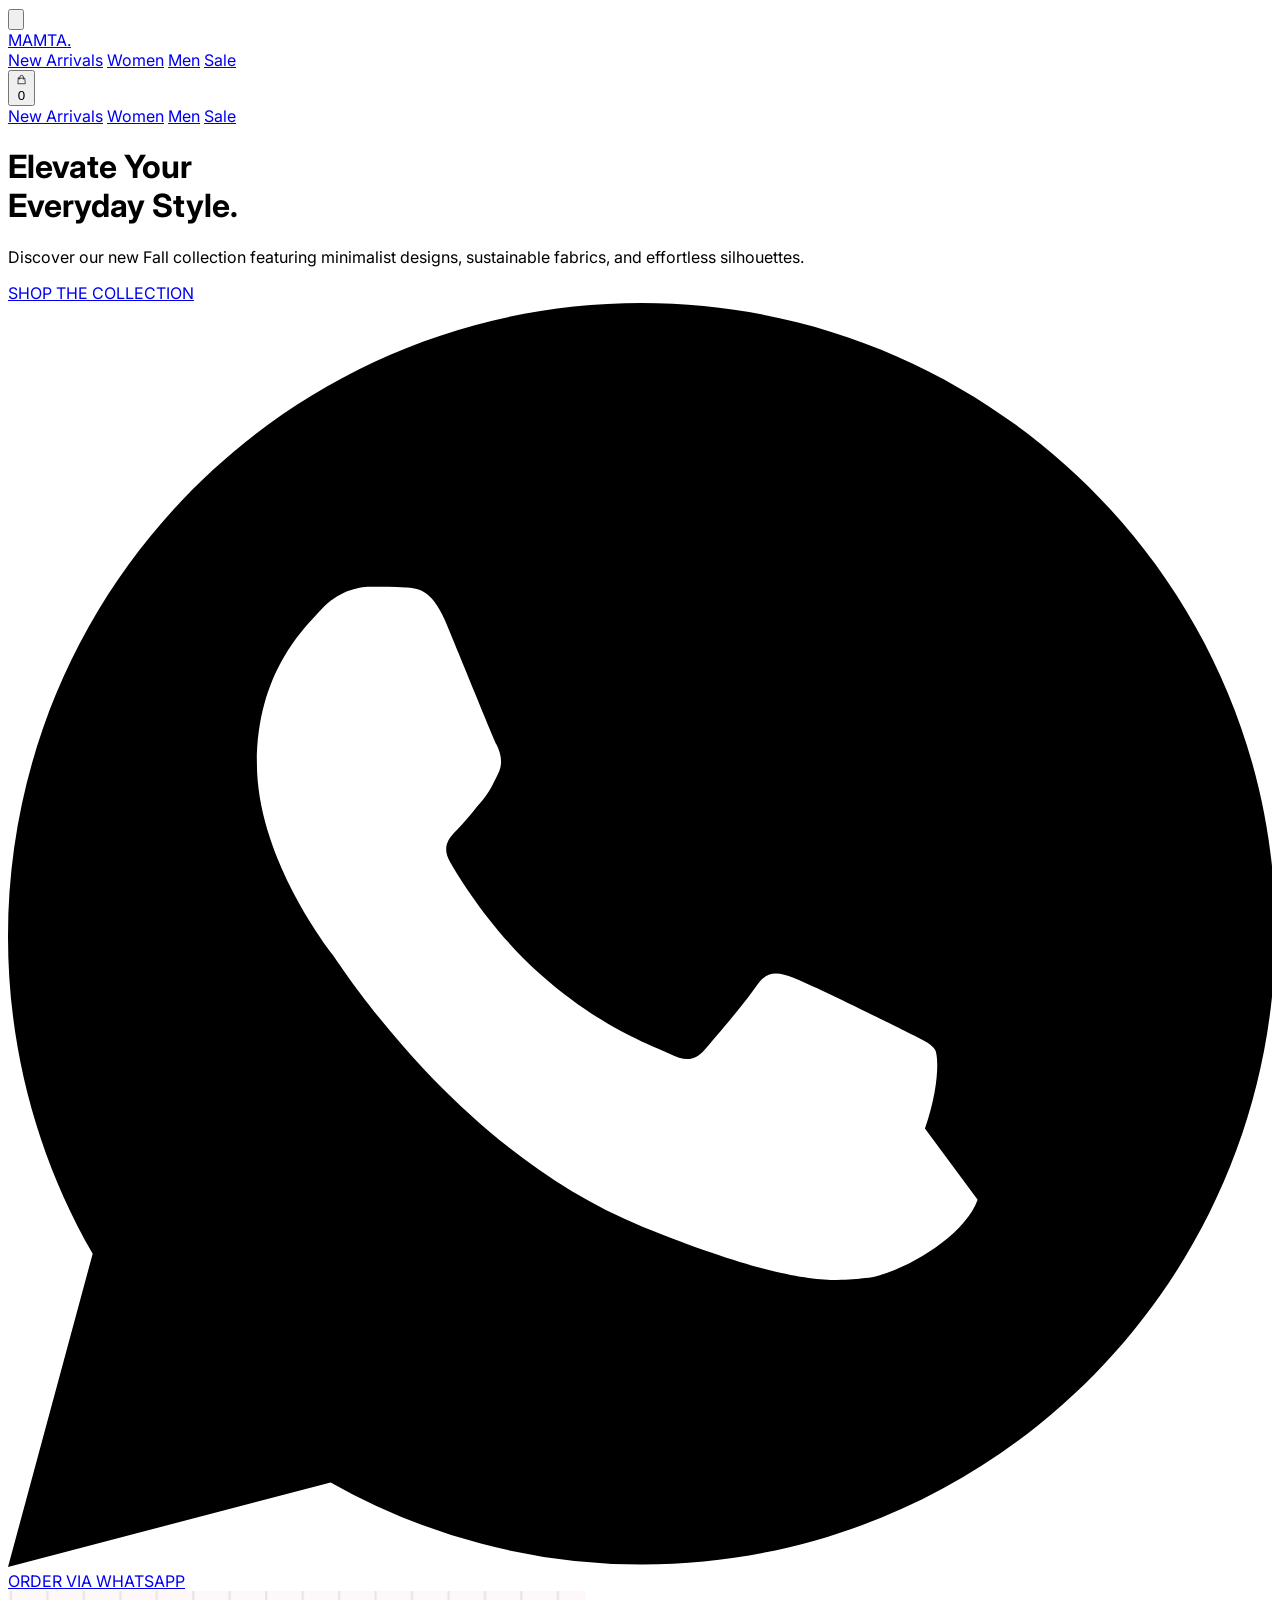
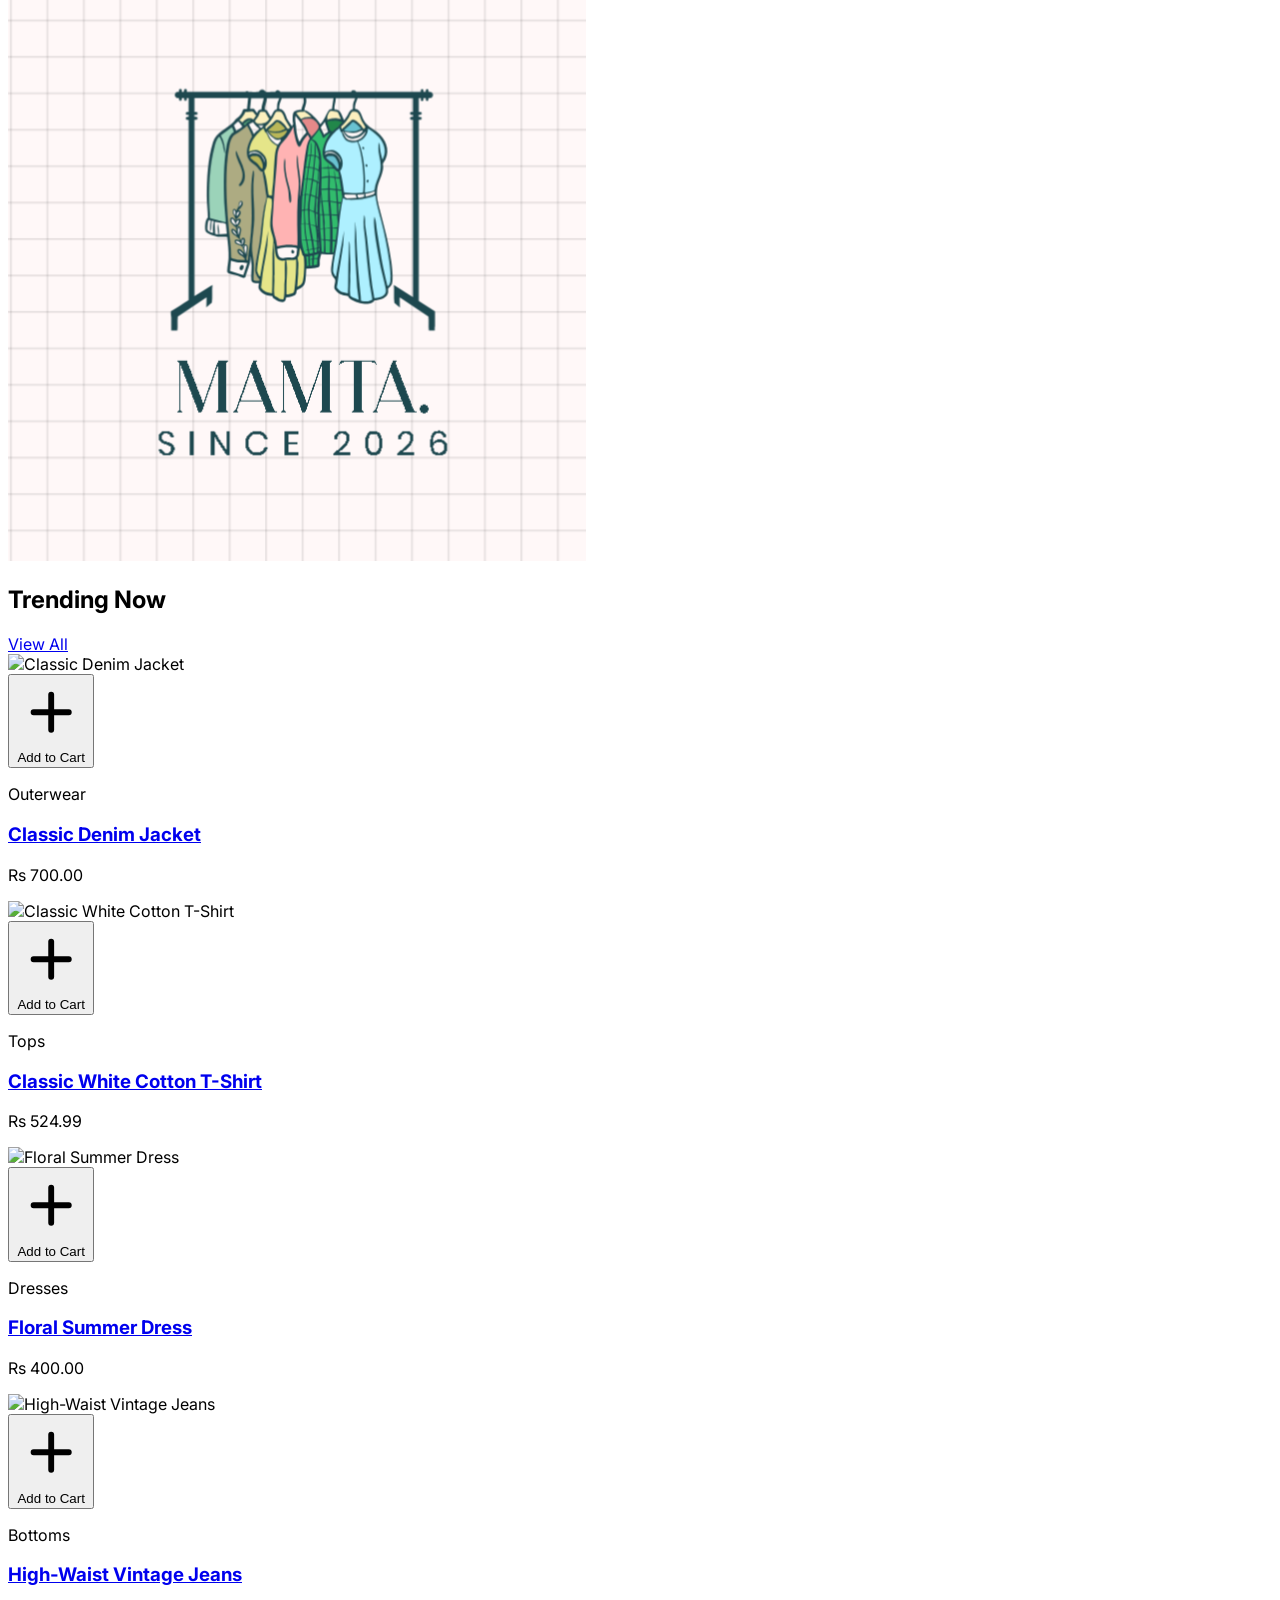
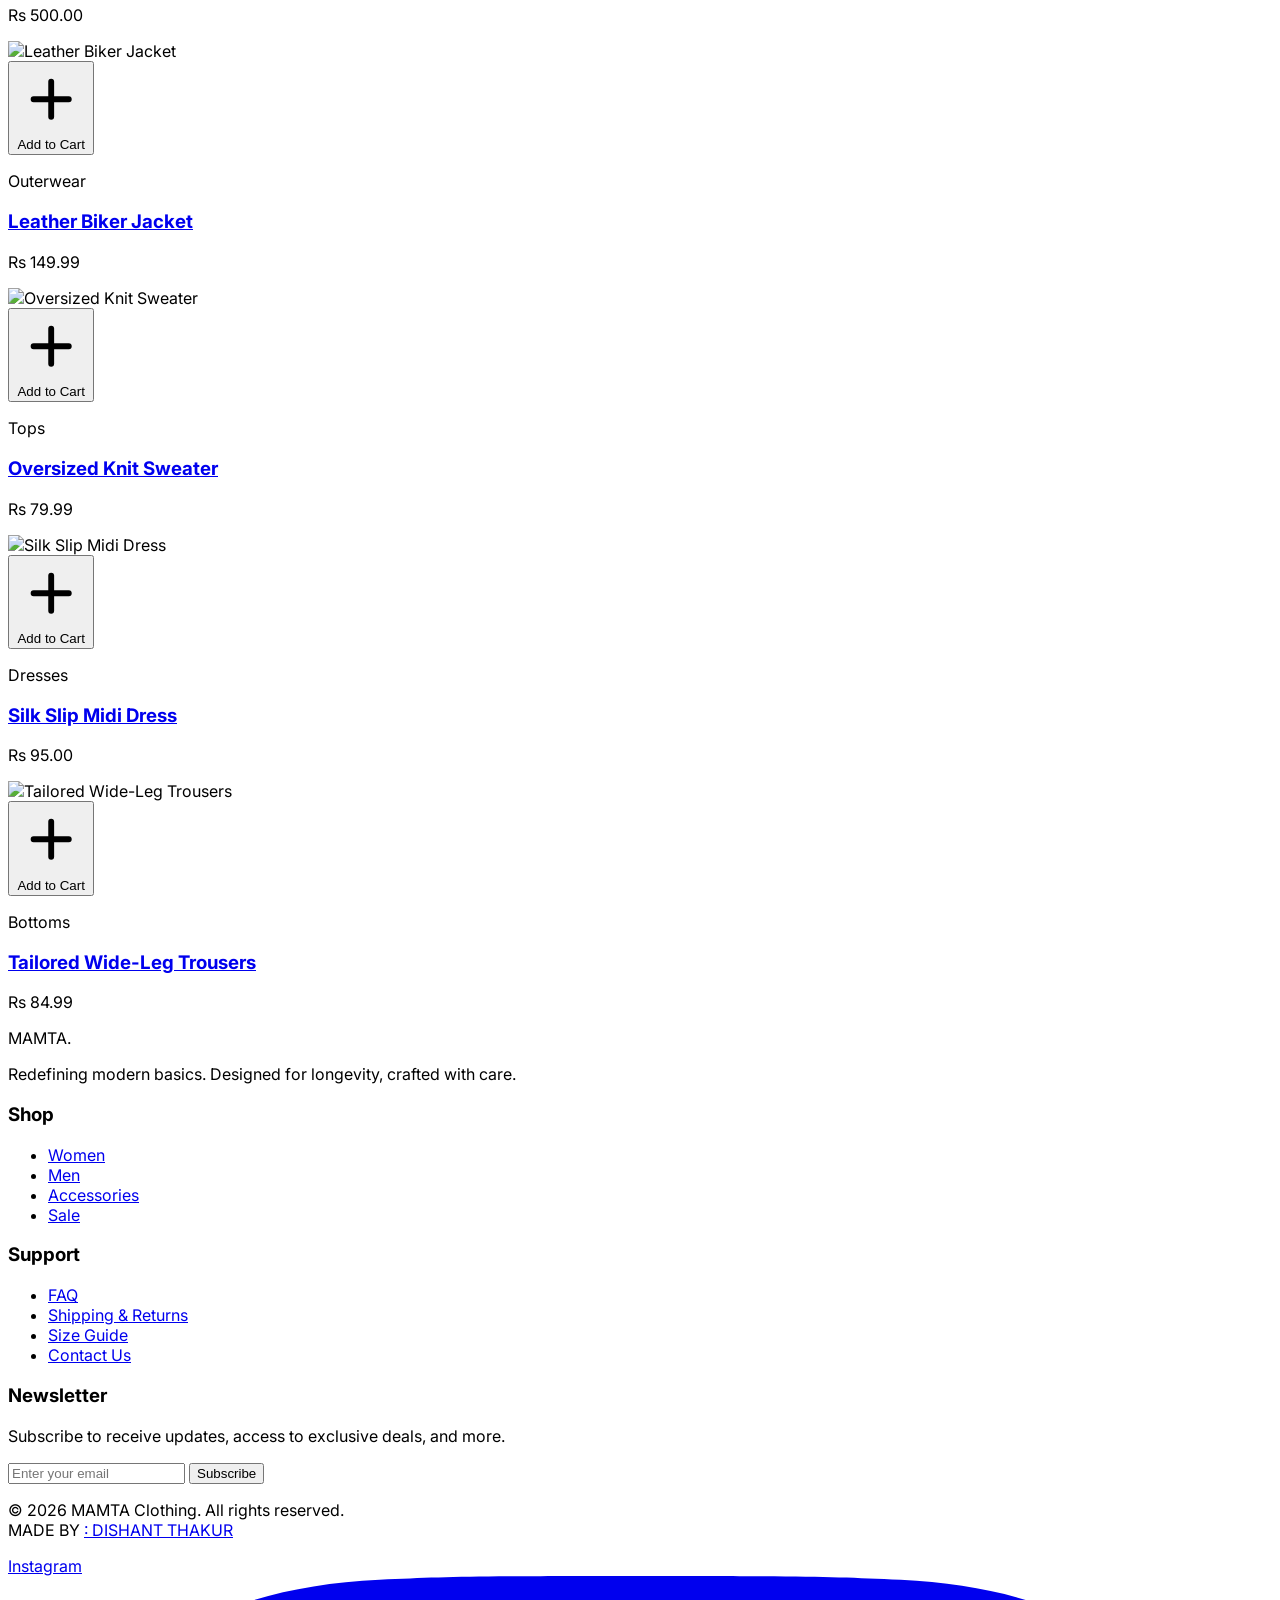
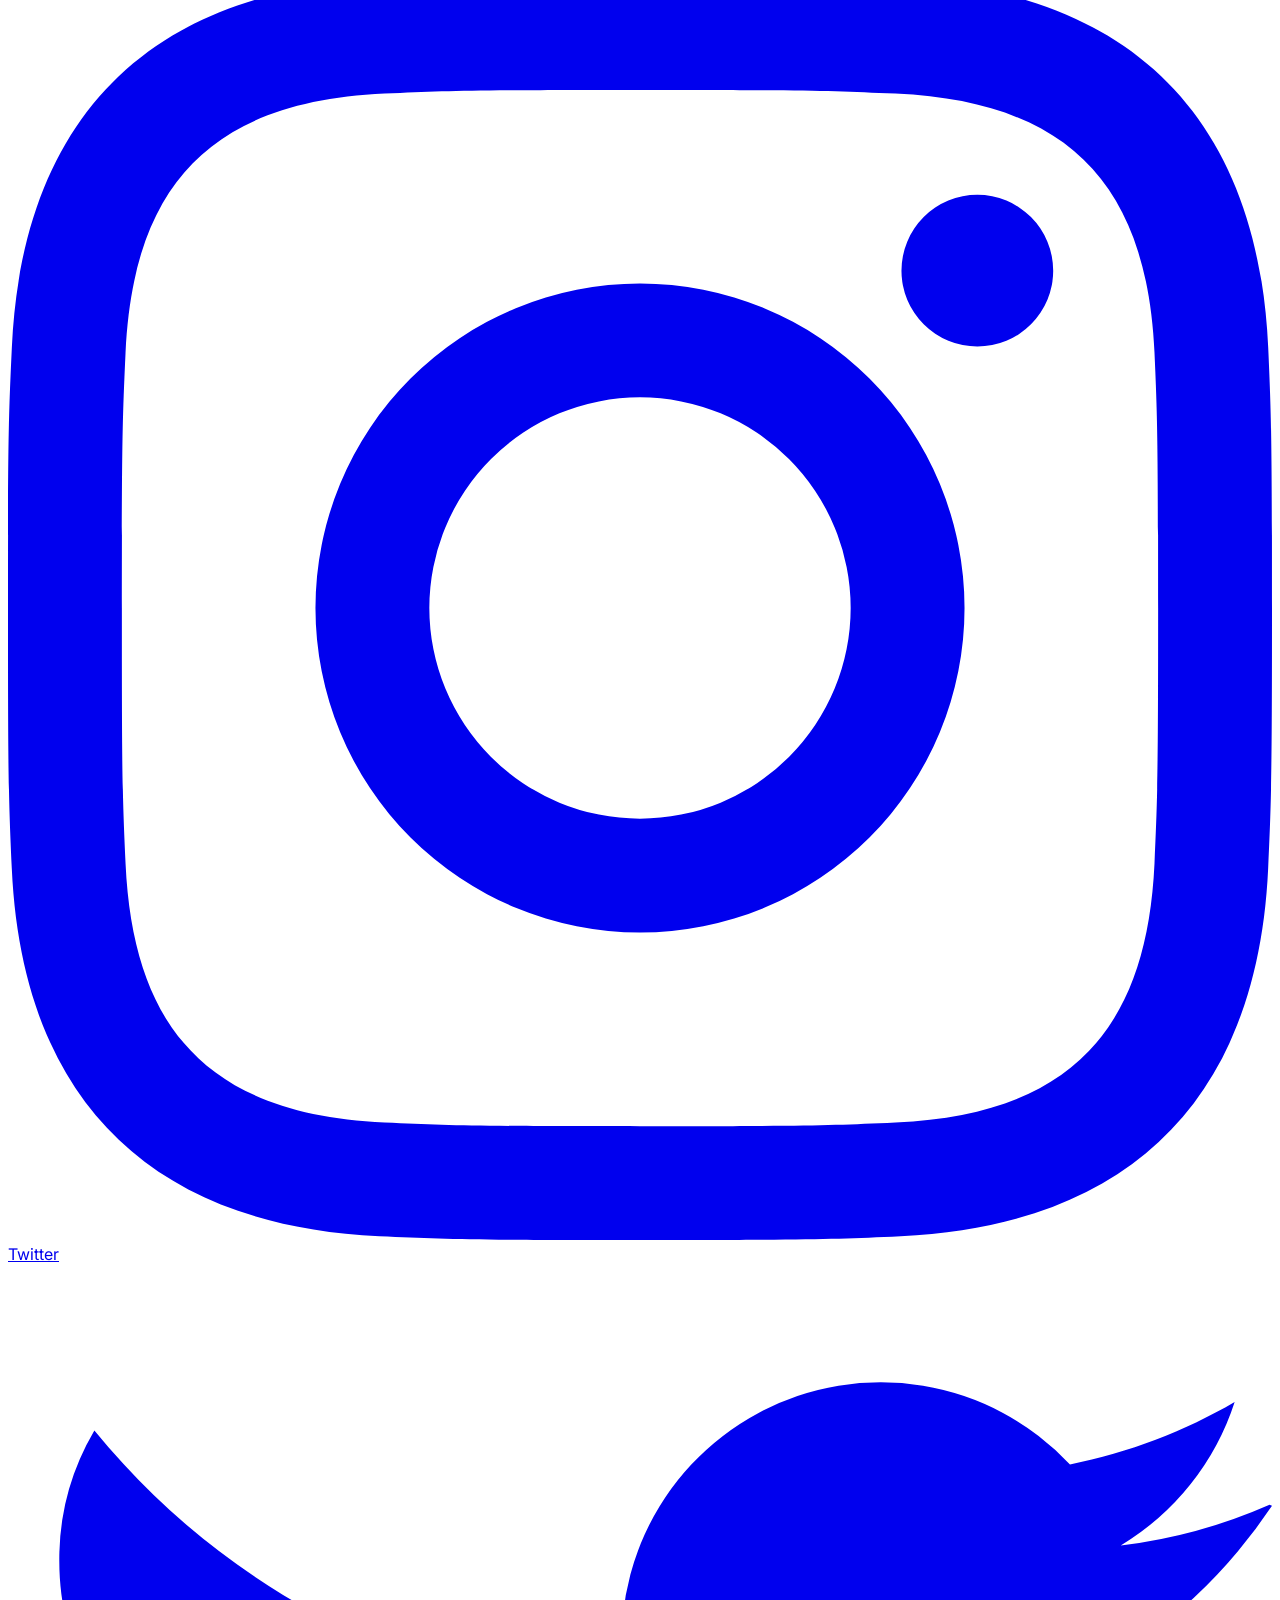
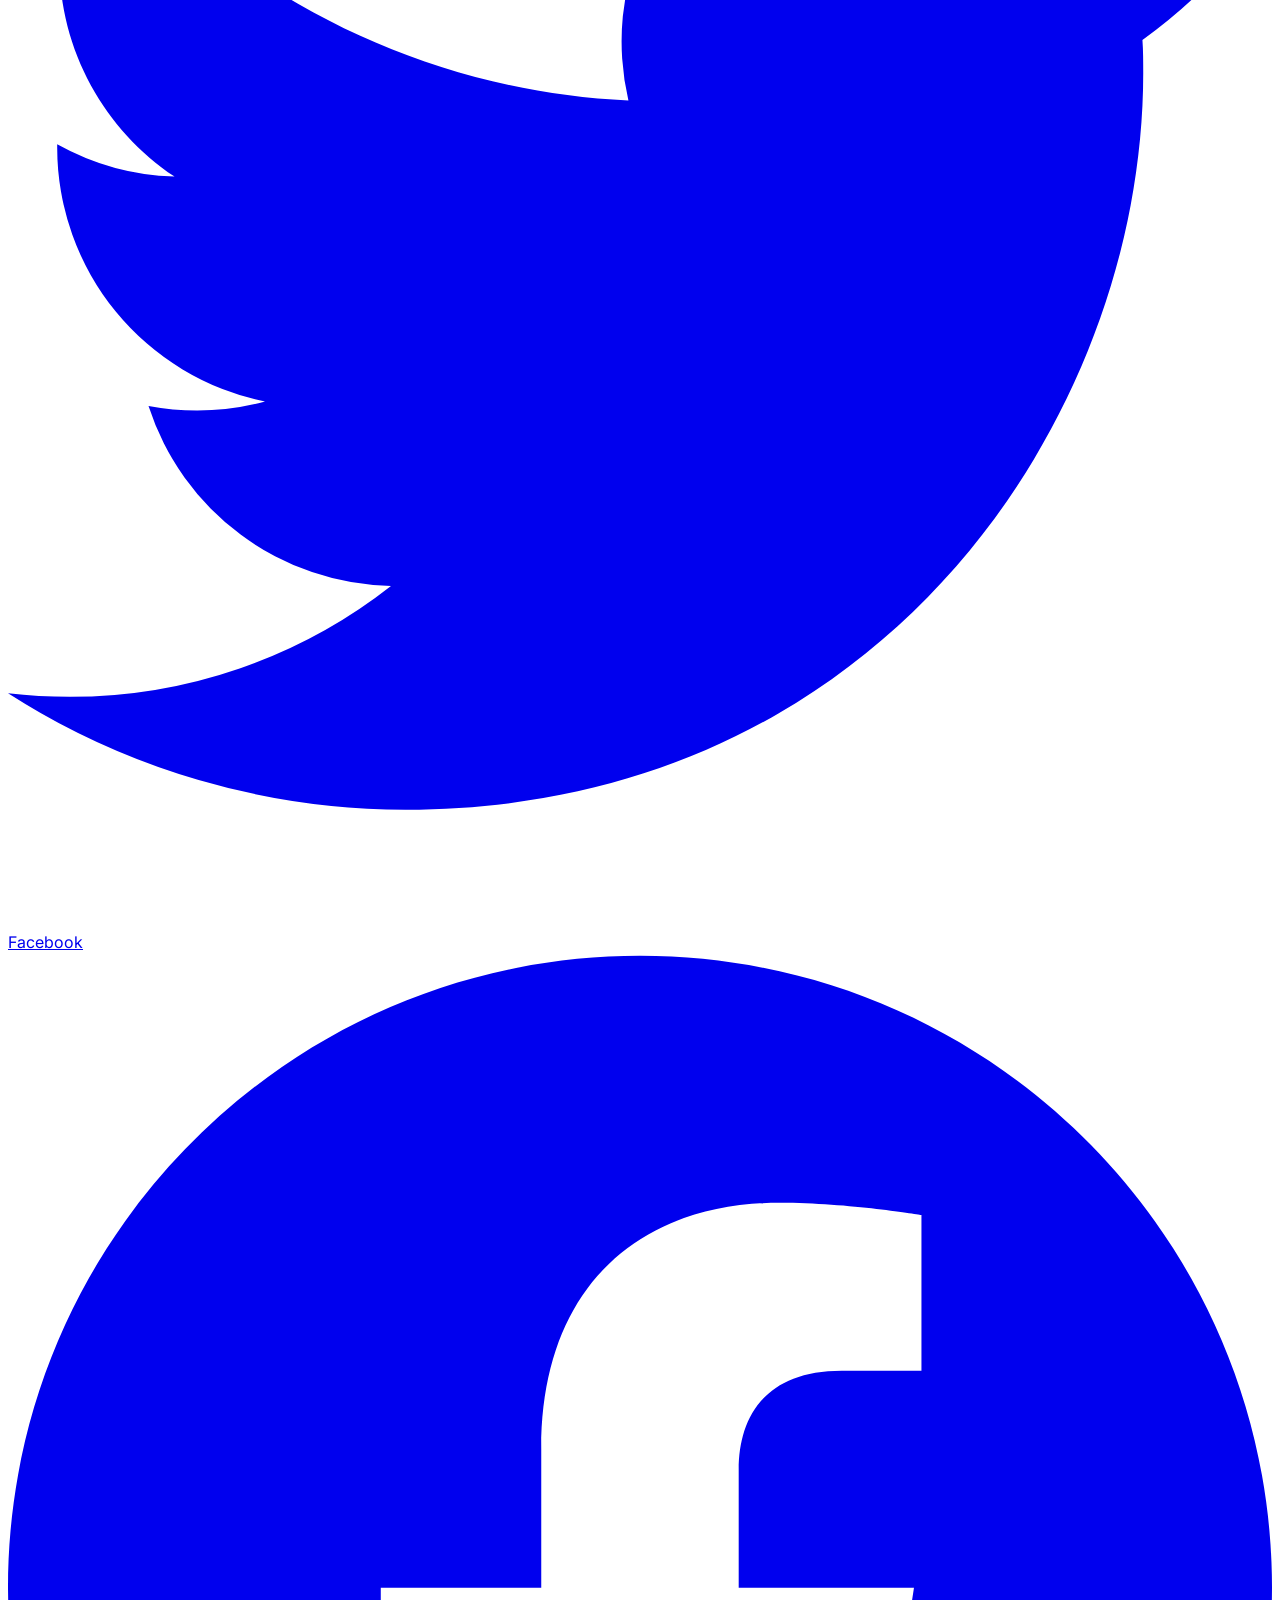
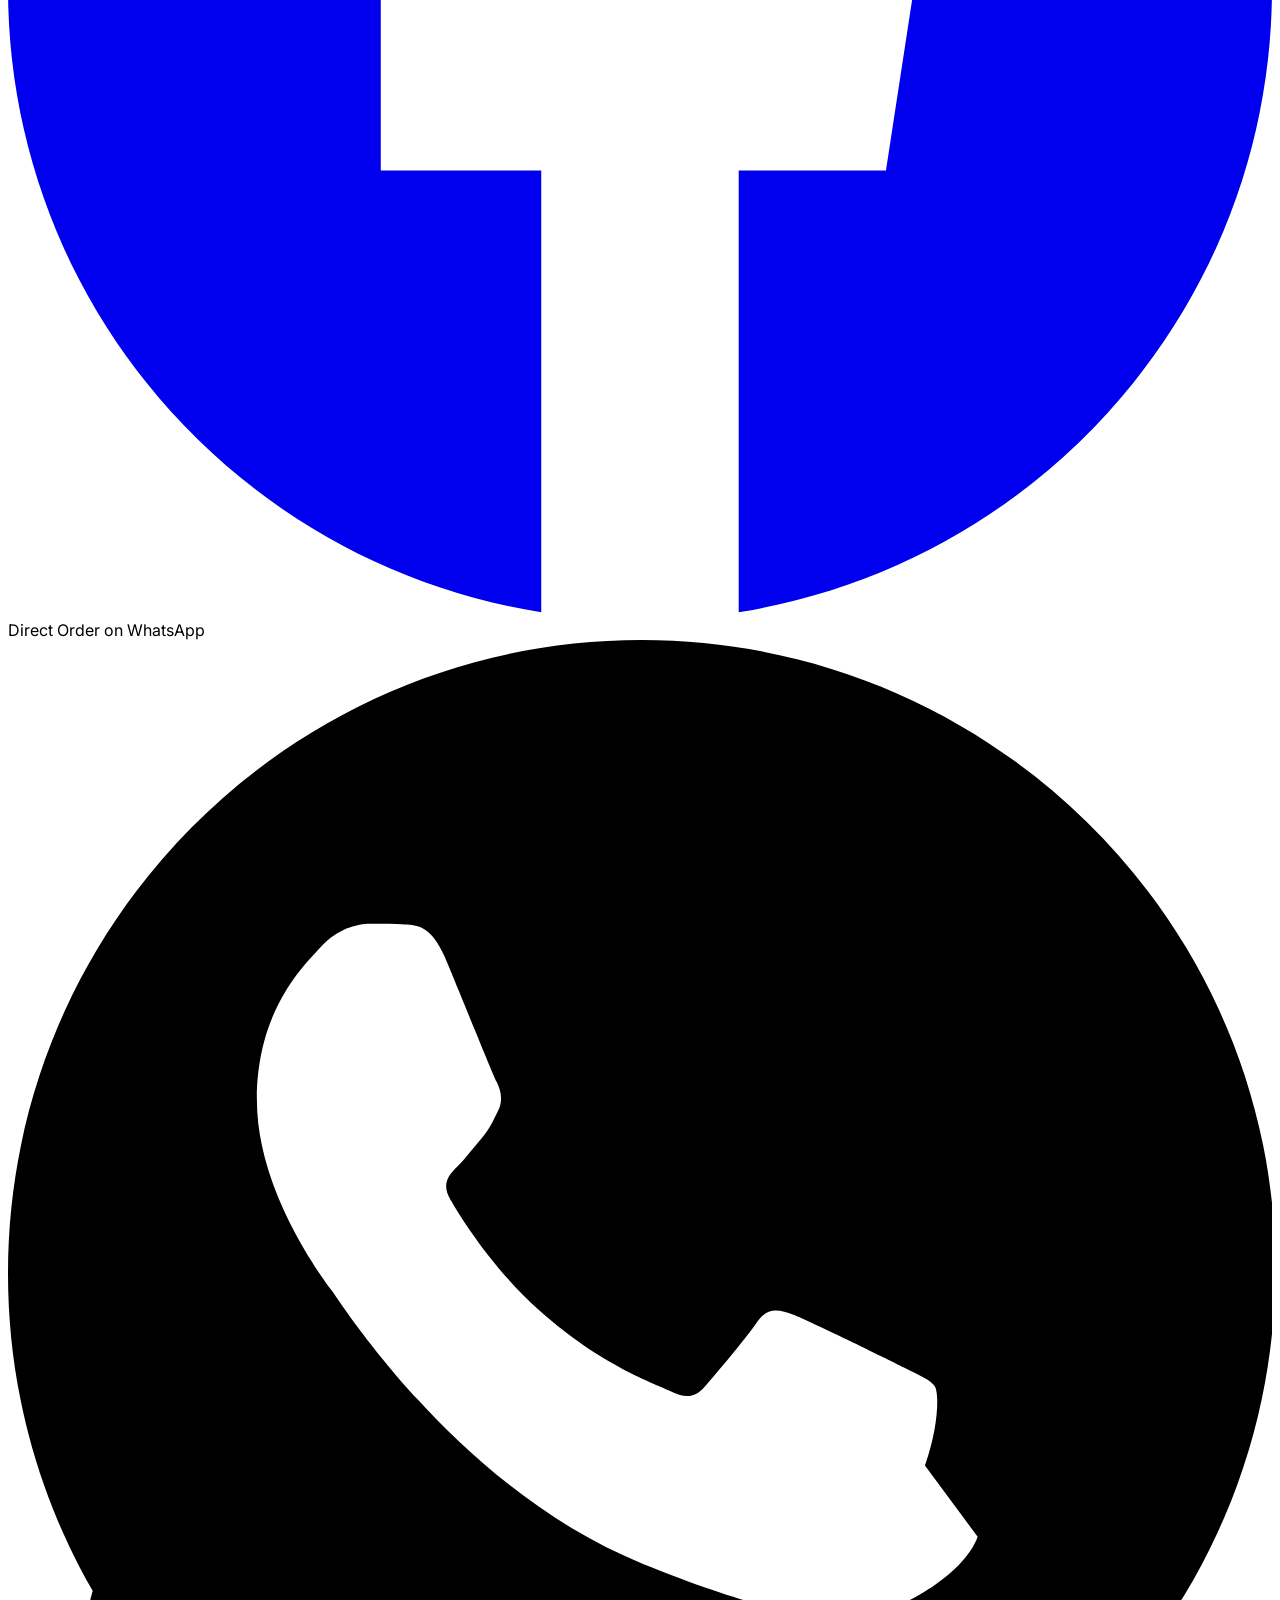
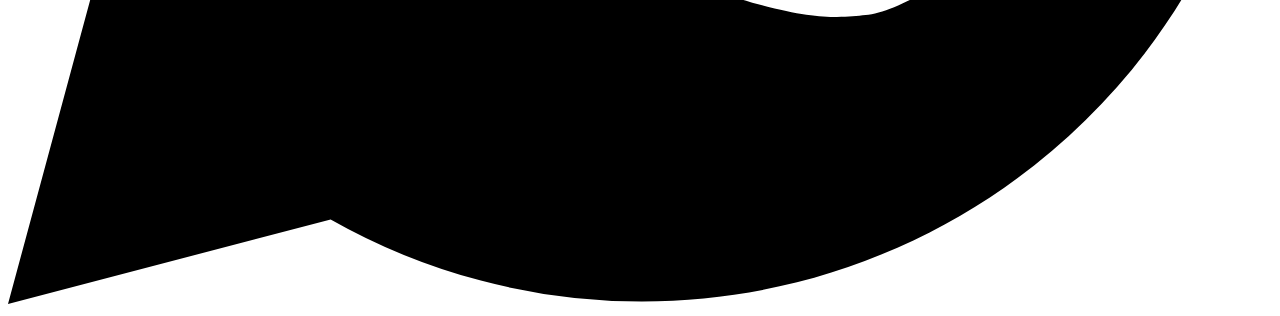
==== Mamta.html @ 5307523a "first commit" ====
<!DOCTYPE html>
<html lang="en">
<head>
    <meta charset="UTF-8">
    <meta name="viewport" content="width=device-width, initial-scale=1.0">
    <title>Mamta. | Modern Style Clothing</title>
    <script src="https://cdn.tailwindcss.com"></script>
    <link href="https://fonts.googleapis.com/css2?family=Inter:wght@300;400;500;600;700&display=swap" rel="stylesheet">
    <link rel="stylesheet" href="Mamta.css">
</head>
<body class="bg-gray-50 text-lime-900 flex flex-col min-h-screen relative">

    <!-- Navigation -->
    <nav class="fixed w-full bg-lightlime-500/90 backdrop-blur-md z-50 border-b border-gray-100 transition-all duration-300" id="navbar">
        <div class="max-w-7xl mx-auto px-4 sm:px-6 lg:px-8">
            <div class="flex justify-between items-center h-16">
                <!-- Mobile menu button -->
                <div class="flex items-center sm:hidden">
                    <button type="button" class="text-lime-900 hover:text-black focus:outline-none" id="mobile-menu-btn">
                        <svg class="h-6 w-6" fill="none" viewBox="0 0 24 24" stroke="currentColor">
                            <path stroke-linecap="round" stroke-linejoin="round" stroke-width="2" d="M4 6h16M4 12h16M4 18h16"/>
                        </svg>
                    </button>
                </div>
                
                <!-- Logo -->
                <div class="flex-shrink-0 flex items-center justify-center sm:justify-start">
                    <a href="#" class="text-2xl font-bold tracking-widest text-black">MAMTA.</a>
                </div>
                
                <!-- Desktop Menu -->
                <div class="hidden sm:flex sm:space-x-8">
                    <a href="#" class="text-gray-900 inline-flex items-center px-1 pt-1 border-b-2 border-black text-sm font-medium">New Arrivals</a>
                    <a href="#" class="text-yellow-500 hover:text-black inline-flex items-center px-1 pt-1 border-b-2 border-transparent hover:border-yellow-300 text-sm font-medium transition-colors">Women</a>
                    <a href="#" class="text-pink-500 hover:text-black inline-flex items-center px-1 pt-1 border-b-2 border-transparent hover:border-pink-300 text-sm font-medium transition-colors">Men</a>
                    <a href="#" class="text-red-500 hover:text-red-700 inline-flex items-center px-1 pt-1 border-b-2 border-transparent text-sm font-medium transition-colors">Sale</a>
                </div>

                <!-- Cart Icon -->
                <div class="flex items-center justify-end">
                    <button class="text-lime-900 hover:text-black relative p-2" id="cart-btn">
                        <svg class="h-6 w-6" fill="none" viewBox="0 0 24 24" stroke="currentColor">
                            <path stroke-linecap="round" stroke-linejoin="round" stroke-width="1.5" d="M16 11V7a4 4 0 00-8 0v4M5 9h14l1 12H4L5 9z"/>
                        </svg>
                        <span id="cart-count" class="absolute top-0 right-0 inline-flex items-center justify-center px-2 py-1 text-xs font-bold leading-none text-white transform translate-x-1/4 -translate-y-1/4 bg-black rounded-full opacity-0 transition-opacity duration-300">0</span>
                    </button>
                </div>
            </div>
        </div>

        <!-- Mobile Menu (Hidden by default) -->
        <div class="sm:hidden hidden bg-white border-t border-gray-100" id="mobile-menu">
            <div class="pt-2 pb-4 space-y-1">
                <a href="#" class="bg-gray-50 border-black text-black block pl-3 pr-4 py-2 border-l-4 text-base font-medium">New Arrivals</a>
                <a href="#" class="border-transparent text-gray-500 hover:bg-gray-50 hover:border-gray-300 hover:text-black block pl-3 pr-4 py-2 border-l-4 text-base font-medium">Women</a>
                <a href="#" class="border-transparent text-gray-500 hover:bg-gray-50 hover:border-gray-300 hover:text-black block pl-3 pr-4 py-2 border-l-4 text-base font-medium">Men</a>
                <a href="#" class="border-transparent text-red-500 hover:bg-red-50 hover:border-red-300 block pl-3 pr-4 py-2 border-l-4 text-base font-medium">Sale</a>
            </div>
        </div>
    </nav>

    <!-- Hero Section -->
    <div class="relative pt-16 flex-grow-0">
        <div class="absolute inset-0 bg-gradient-to-r from-gray-200 to-gray-100 z-0"></div>
        <div class="relative max-w-7xl mx-auto px-4 sm:px-6 lg:px-8 py-12 md:py-16 min-h-[500px] flex flex-col md:flex-row items-center justify-between">
            
            <!-- Left Text Content -->
            <div class="w-full md:w-1/2 z-10 mb-8 md:mb-0">
                <h1 class="text-4xl md:text-6xl font-bold text-gray-900 tracking-tight leading-tight mb-4">
                    Elevate Your <br> Everyday Style.
                </h1>
                <p class="mt-4 text-lg text-gray-600 max-w-md mb-8">
                    Discover our new Fall collection featuring minimalist designs, sustainable fabrics, and effortless silhouettes.
                </p>
                <div class="flex flex-wrap gap-4 items-center">
                    <a href="#products" class="inline-block bg-black text-white px-8 py-4 font-medium text-sm tracking-wide hover:bg-gray-800 transition-colors rounded-none">
                        SHOP THE COLLECTION
                    </a>
                    <!-- Direct WhatsApp Order CTA in Hero -->
                    <a href="https://wa.me/919730788471?text=Hi%20MAMTA!%20I%20want%20to%20place%20an%20order%20from%20your%20website." 
                       target="_blank" 
                       rel="noopener noreferrer" 
                       class="inline-flex items-center gap-2 bg-emerald-600 text-white px-6 py-4 font-medium text-sm tracking-wide hover:bg-emerald-700 transition-colors rounded-none">
                        <svg class="w-5 h-5 fill-current" viewBox="0 0 24 24">
                            <path d="M12.031 0C5.384 0 0 5.383 0 12.031c0 2.124.555 4.197 1.608 6.02L0 24l6.126-1.606a11.98 11.98 0 005.905 1.558h.005c6.645 0 12.028-5.383 12.028-12.031C24.064 5.383 18.676 0 12.031 0zm6.38 17.027c-.266.748-1.54 1.433-2.125 1.488-.585.056-1.32.196-4.228-.973-3.488-1.403-5.733-4.957-5.908-5.188-.175-.231-1.424-1.895-1.424-3.614 0-1.719.897-2.565 1.217-2.915.32-.35.698-.438.932-.438.233 0 .466.002.668.013.214.01.5.022.753.626.265.632.903 2.203.982 2.363.078.16.13.348.025.556-.104.208-.156.338-.309.516-.153.178-.323.398-.461.535-.153.153-.313.32-.134.626.178.306.793 1.31 1.702 2.119 1.168 1.04 2.153 1.363 2.459 1.516.306.153.487.131.668-.078.181-.208.777-.905.986-1.215.208-.31.416-.258.698-.153.282.104 1.791.844 2.1 1.002.308.158.512.235.588.363.076.128.076.748-.19 1.496z"/>
                        </svg>
                        ORDER VIA WHATSAPP
                    </a>
                </div>
            </div>
            
            <!-- Right Circular Image Container -->
            <div class="w-full md:w-1/2 flex justify-center items-center z-10">
                <div class="w-64 h-64 sm:w-80 sm:h-80 lg:w-96 lg:h-96 rounded-full overflow-hidden border-4 border-white shadow-2xl bg-white flex items-center justify-center">
                    <img src="Screenshot 2026-10-12 215837.png" alt="Mamta Clothing Brand" class="w-full h-full object-cover">
                </div>
            </div>

        </div>
    </div>

    <!-- Main Content / Product Grid -->
    <main class="flex-grow max-w-7xl mx-auto px-4 sm:px-6 lg:px-8 py-16 w-full" id="products">
        <div class="flex justify-between items-end mb-10">
            <h2 class="text-3xl font-bold text-Black-900 tracking-tight">Trending Now</h2>
            <a href="#" class="text-sm font-medium text-black border-b border-black pb-1 hover:text-gray-600 hover:border-gray-600 transition-colors">View All</a>
        </div>

        <div class="grid grid-cols-1 sm:grid-cols-2 lg:grid-cols-4 gap-x-6 gap-y-12" id="product-container">
            <!-- Products will be injected here by JavaScript -->
        </div>
    </main>

    <!-- Footer -->
    <footer class="bg-lime-400 text-black-900 pt-16 pb-8">
        <div class="max-w-7xl mx-auto px-4 sm:px-6 lg:px-8">
            <div class="grid grid-cols-1 md:grid-cols-4 gap-12 mb-12">
                <div class="col-span-1 md:col-span-1">
                    <span class="text-2xl font-bold tracking-widest text-black block mb-6">MAMTA. <br>
                    </span>
                    <p class="text-black-400 text-sm leading-relaxed">
                        Redefining modern basics. Designed for longevity, crafted with care.
                    </p>
                </div>
                <div>
                    <h3 class="text-sm font-semibold tracking-wider uppercase mb-4">Shop</h3>
                    <ul class="space-y-3 text-sm text-black-400">
                        <li><a href="#" class="hover:text-white transition-colors">Women</a></li>
                        <li><a href="#" class="hover:text-white transition-colors">Men</a></li>
                        <li><a href="#" class="hover:text-white transition-colors">Accessories</a></li>
                        <li><a href="#" class="hover:text-white transition-colors">Sale</a></li>
                    </ul>
                </div>
                <div>
                    <h3 class="text-sm font-semibold tracking-wider uppercase mb-4">Support</h3>
                    <ul class="space-y-3 text-sm text-black-400">
                        <li><a href="#" class="hover:text-white transition-colors">FAQ</a></li>
                        <li><a href="#" class="hover:text-white transition-colors">Shipping & Returns</a></li>
                        <li><a href="#" class="hover:text-white transition-colors">Size Guide</a></li>
                        <li><a href="#" class="hover:text-white transition-colors">Contact Us</a></li>
                    </ul>
                </div>
                <div>
                    <h3 class="text-sm font-semibold tracking-wider uppercase mb-4">Newsletter</h3>
                    <p class="text-black-400 text-sm mb-4">Subscribe to receive updates, access to exclusive deals, and more.</p>
                    <form class="flex" onsubmit="event.preventDefault();">
                        <input type="email" placeholder="Enter your email" class="bg-gray-800 text-white px-4 py-2 w-full text-sm focus:outline-none focus:ring-1 focus:ring-white">
                        <button type="submit" class="bg-white text-black px-4 py-2 text-sm font-medium hover:bg-gray-200 transition-colors">Subscribe</button>
                    </form>
                </div>
            </div>
            <div class="border-t border-gray-800 pt-8 flex flex-col md:flex-row justify-between items-center">
                <p class="text-black-400 text-sm mb-4 md:mb-0">
                    &copy; 2026 MAMTA Clothing. All rights reserved.<br>
                    MADE BY <a href="https://www.linkedin.com/in/dishant-thakur-6b1466359" class="text-black hover:underline">: DISHANT THAKUR</a>
                </p>
                <div class="flex space-x-6 text-black-400">
                    <a href="#" class="hover:text-white"><span class="sr-only">Instagram</span><svg class="h-5 w-5" fill="currentColor" viewBox="0 0 24 24"><path d="M12 2.163c3.204 0 3.584.012 4.85.07 3.252.148 4.771 1.691 4.919 4.919.058 1.265.069 1.645.069 4.849 0 3.205-.012 3.584-.069 4.849-.149 3.225-1.664 4.771-4.919 4.919-1.266.058-1.644.07-4.85.07-3.204 0-3.584-.012-4.849-.07-3.26-.149-4.771-1.699-4.919-4.92-.058-1.265-.07-1.644-.07-4.849 0-3.204.013-3.583.07-4.849.149-3.227 1.664-4.771 4.919-4.919 1.266-.057 1.645-.069 4.849-.069zM12 0C8.741 0 8.333.014 7.053.072 2.695.272.273 2.69.073 7.052.014 8.333 0 8.741 0 12c0 3.259.014 3.668.072 4.948.2 4.358 2.618 6.78 6.98 6.98C8.333 23.986 8.741 24 12 24c3.259 0 3.668-.014 4.948-.072 4.354-.2 6.782-2.618 6.979-6.98.059-1.28.073-1.689.073-4.948 0-3.259-.014-3.667-.072-4.947-.196-4.354-2.617-6.78-6.979-6.98C15.668.014 15.259 0 12 0zm0 5.838a6.162 6.162 0 100 12.324 6.162 6.162 0 000-12.324zM12 16a4 4 0 110-8 4 4 0 010 8zm6.406-11.845a1.44 1.44 0 100 2.881 1.44 1.44 0 000-2.881z"/></svg></a>
                    <a href="#" class="hover:text-white"><span class="sr-only">Twitter</span><svg class="h-5 w-5" fill="currentColor" viewBox="0 0 24 24"><path d="M23.953 4.57a10 10 0 01-2.825.775 4.958 4.958 0 002.163-2.723c-.951.555-2.005.959-3.127 1.184a4.92 4.92 0 00-8.384 4.482C7.69 8.095 4.067 6.13 1.64 3.162a4.822 4.822 0 00-.666 2.475c0 1.71.87 3.213 2.188 4.096a4.904 4.904 0 01-2.228-.616v.06a4.923 4.923 0 003.946 4.827 4.996 4.996 0 01-2.212.085 4.936 4.936 0 004.604 3.417 9.867 9.867 0 01-6.102 2.105c-.39 0-.779-.023-1.17-.067a13.995 13.995 0 007.557 2.209c9.053 0 13.998-7.496 13.998-13.985 0-.21 0-.42-.015-.63A9.935 9.935 0 0024 4.59z"/></svg></a>
                    <a href="#" class="hover:text-white"><span class="sr-only">Facebook</span><svg class="h-5 w-5" fill="currentColor" viewBox="0 0 24 24"><path d="M24 12.073c0-6.627-5.373-12-12-12s-12 5.373-12 12c0 5.99 4.388 10.954 10.125 11.854v-8.385H7.078v-3.469h3.047V9.43c0-3.007 1.792-4.669 4.533-4.669 1.312 0 2.686.235 2.686.235v2.953H15.83c-1.491 0-1.956.925-1.956 1.874v2.25h3.328l-.532 3.469h-2.796v8.385C19.612 23.027 24 18.062 24 12.073z"/></svg></a>
                </div>
            </div>
        </div>
    </footer>

    <!-- Toast Notifications Container -->
    <div id="toast-container" class="fixed bottom-5 left-5 z-50 flex flex-col gap-2"></div>

    <!-- Floating Sticky WhatsApp Direct Order Button -->
    <div class="fixed bottom-6 right-6 z-50 flex items-center group">
        <span class="mr-3 hidden md:inline-block bg-black text-white text-xs font-semibold px-3 py-1.5 rounded-md shadow-md opacity-0 group-hover:opacity-100 transition-opacity duration-300 pointer-events-none">
            Direct Order on WhatsApp
        </span>
        <a href="https://wa.me/919730788471?text=Hello%20MAMTA!%20I%20would%20like%20to%20place%20an%20order." 
           target="_blank" 
           rel="noopener noreferrer" 
           aria-label="Order on WhatsApp"
           class="flex items-center justify-center w-14 h-14 bg-emerald-500 hover:bg-emerald-600 text-white rounded-full shadow-2xl hover:scale-110 transition-all duration-300">
            <svg class="w-8 h-8 fill-current" viewBox="0 0 24 24">
                <path d="M12.031 0C5.384 0 0 5.383 0 12.031c0 2.124.555 4.197 1.608 6.02L0 24l6.126-1.606a11.98 11.98 0 005.905 1.558h.005c6.645 0 12.028-5.383 12.028-12.031C24.064 5.383 18.676 0 12.031 0zm6.38 17.027c-.266.748-1.54 1.433-2.125 1.488-.585.056-1.32.196-4.228-.973-3.488-1.403-5.733-4.957-5.908-5.188-.175-.231-1.424-1.895-1.424-3.614 0-1.719.897-2.565 1.217-2.915.32-.35.698-.438.932-.438.233 0 .466.002.668.013.214.01.5.022.753.626.265.632.903 2.203.982 2.363.078.16.13.348.025.556-.104.208-.156.338-.309.516-.153.178-.323.398-.461.535-.153.153-.313.32-.134.626.178.306.793 1.31 1.702 2.119 1.168 1.04 2.153 1.363 2.459 1.516.306.153.487.131.668-.078.181-.208.777-.905.986-1.215.208-.31.416-.258.698-.153.282.104 1.791.844 2.1 1.002.308.158.512.235.588.363.076.128.076.748-.19 1.496z"/>
            </svg>
        </a>
    </div>

    <script src="Mamta.js"></script>
</body>
</html>
---- Mamta.css ----
body {
    font-family: 'Inter', sans-serif;
    -webkit-font-smoothing: antialiased;
}

::-webkit-scrollbar {
    width: 8px;
}
::-webkit-scrollbar-track {
    background: #f1f1f1; 
}
::-webkit-scrollbar-thumb {
    background: #cbd5e1; 
    border-radius: 4px;
}
::-webkit-scrollbar-thumb:hover {
    background: #94a3b8; 
}

@keyframes slideInUp {
    from { transform: translateY(100%); opacity: 0; }
    to { transform: translateY(0); opacity: 1; }
}
@keyframes fadeOut {
    from { opacity: 1; }
    to { opacity: 0; }
}
.toast-enter {
    animation: slideInUp 0.3s ease-out forwards;
}
.toast-exit {
    animation: fadeOut 0.3s ease-in forwards;
}
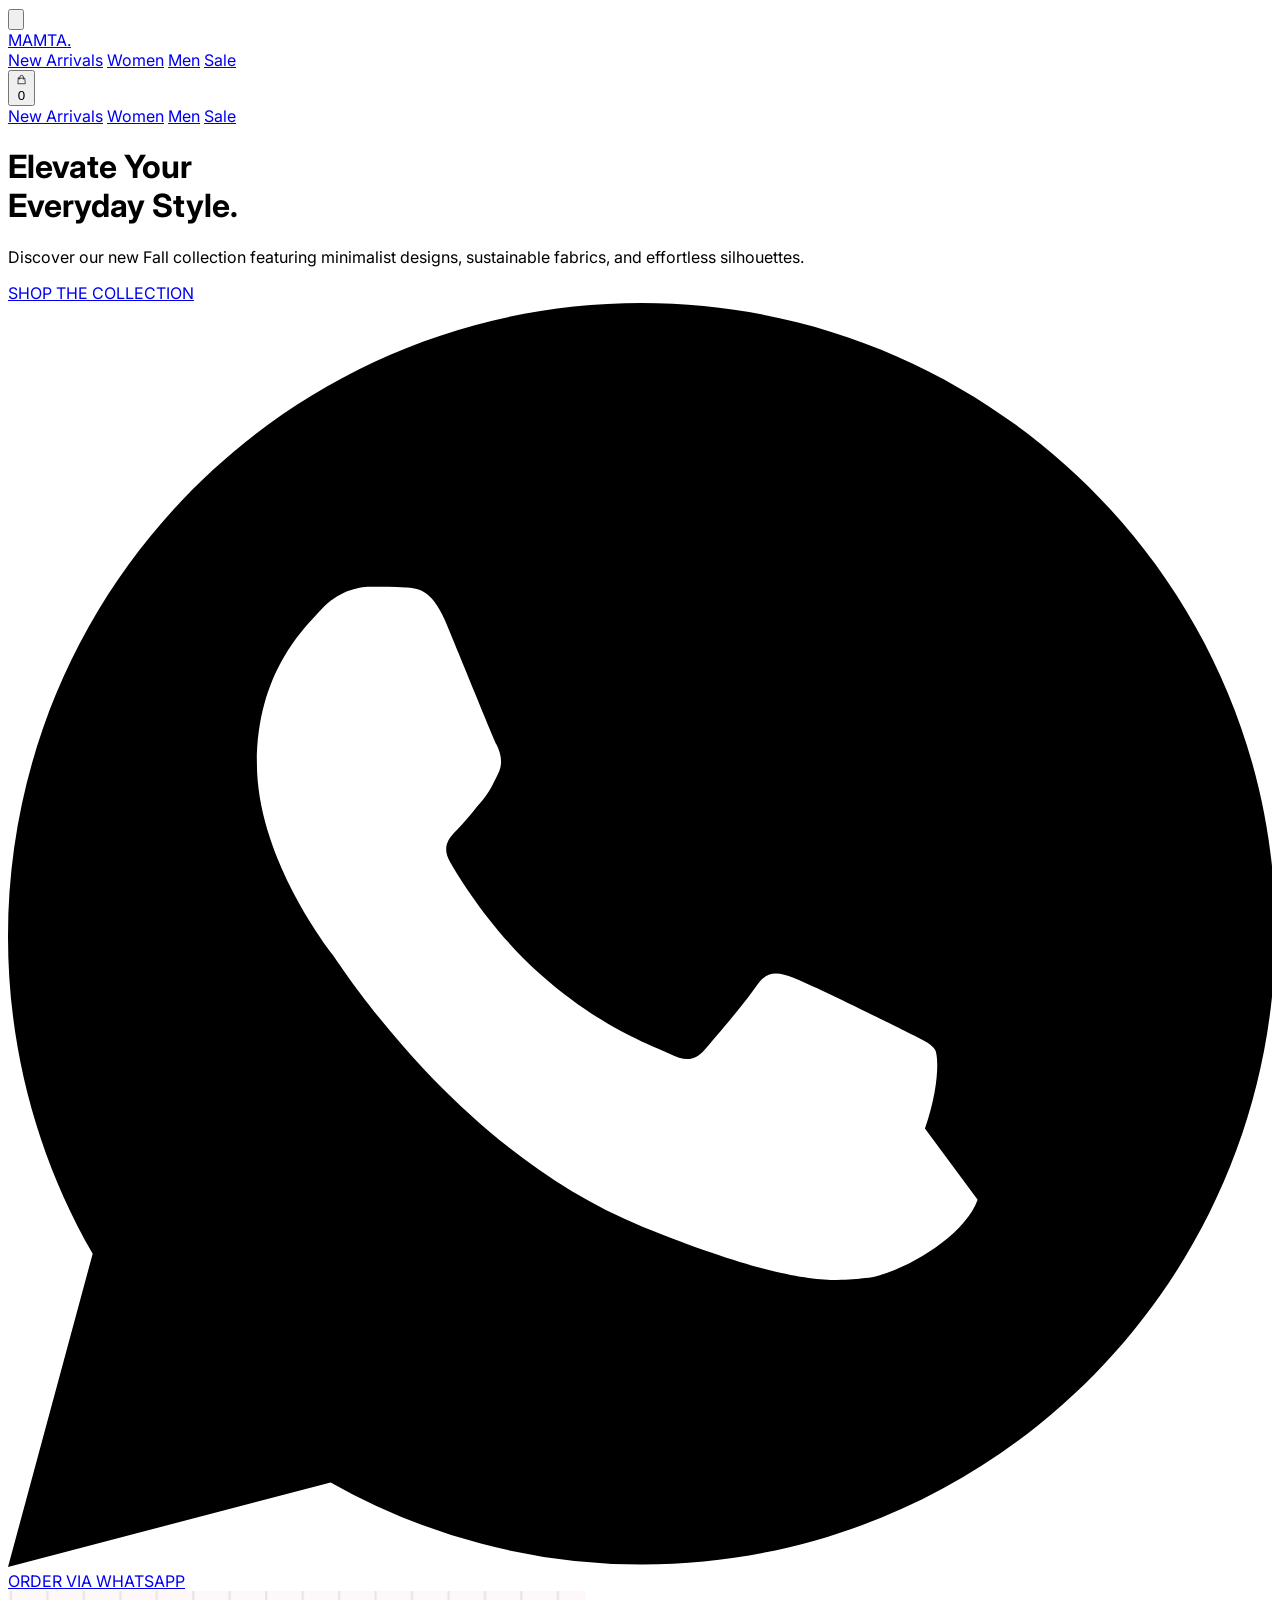
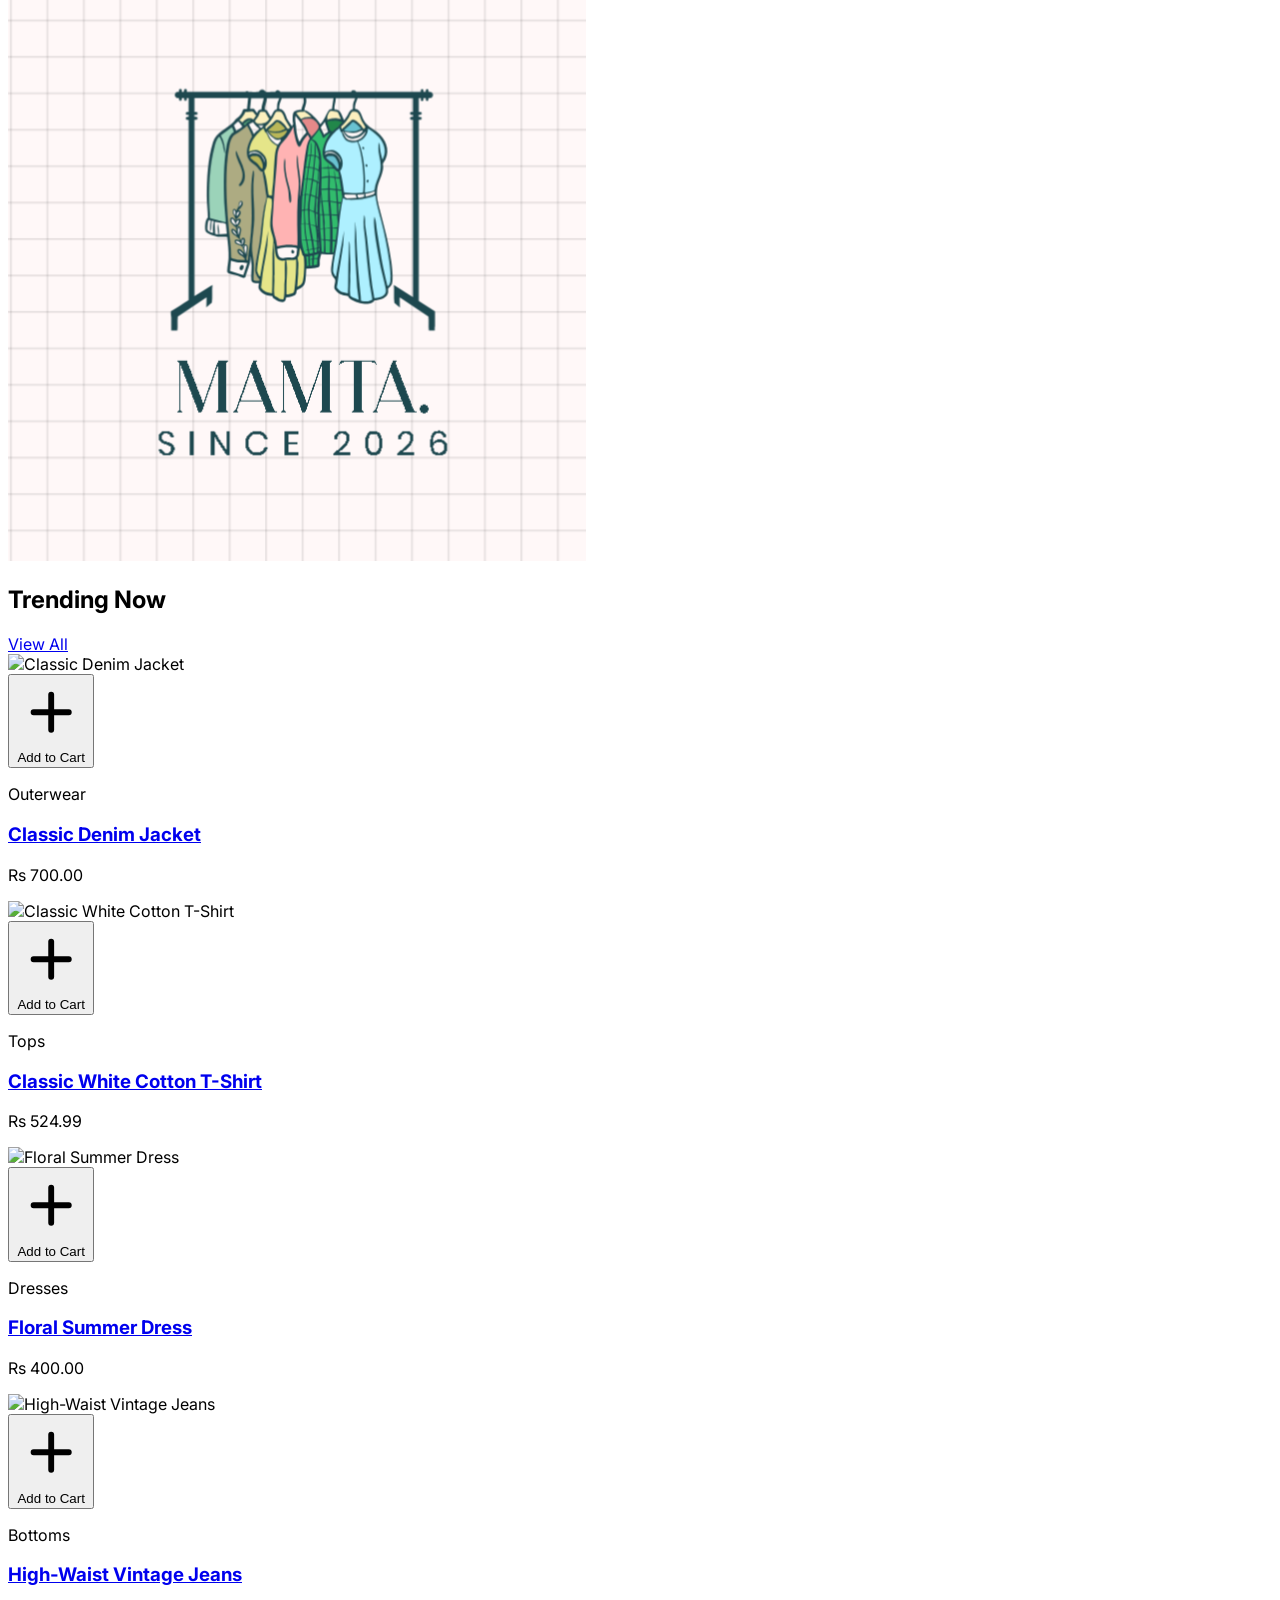
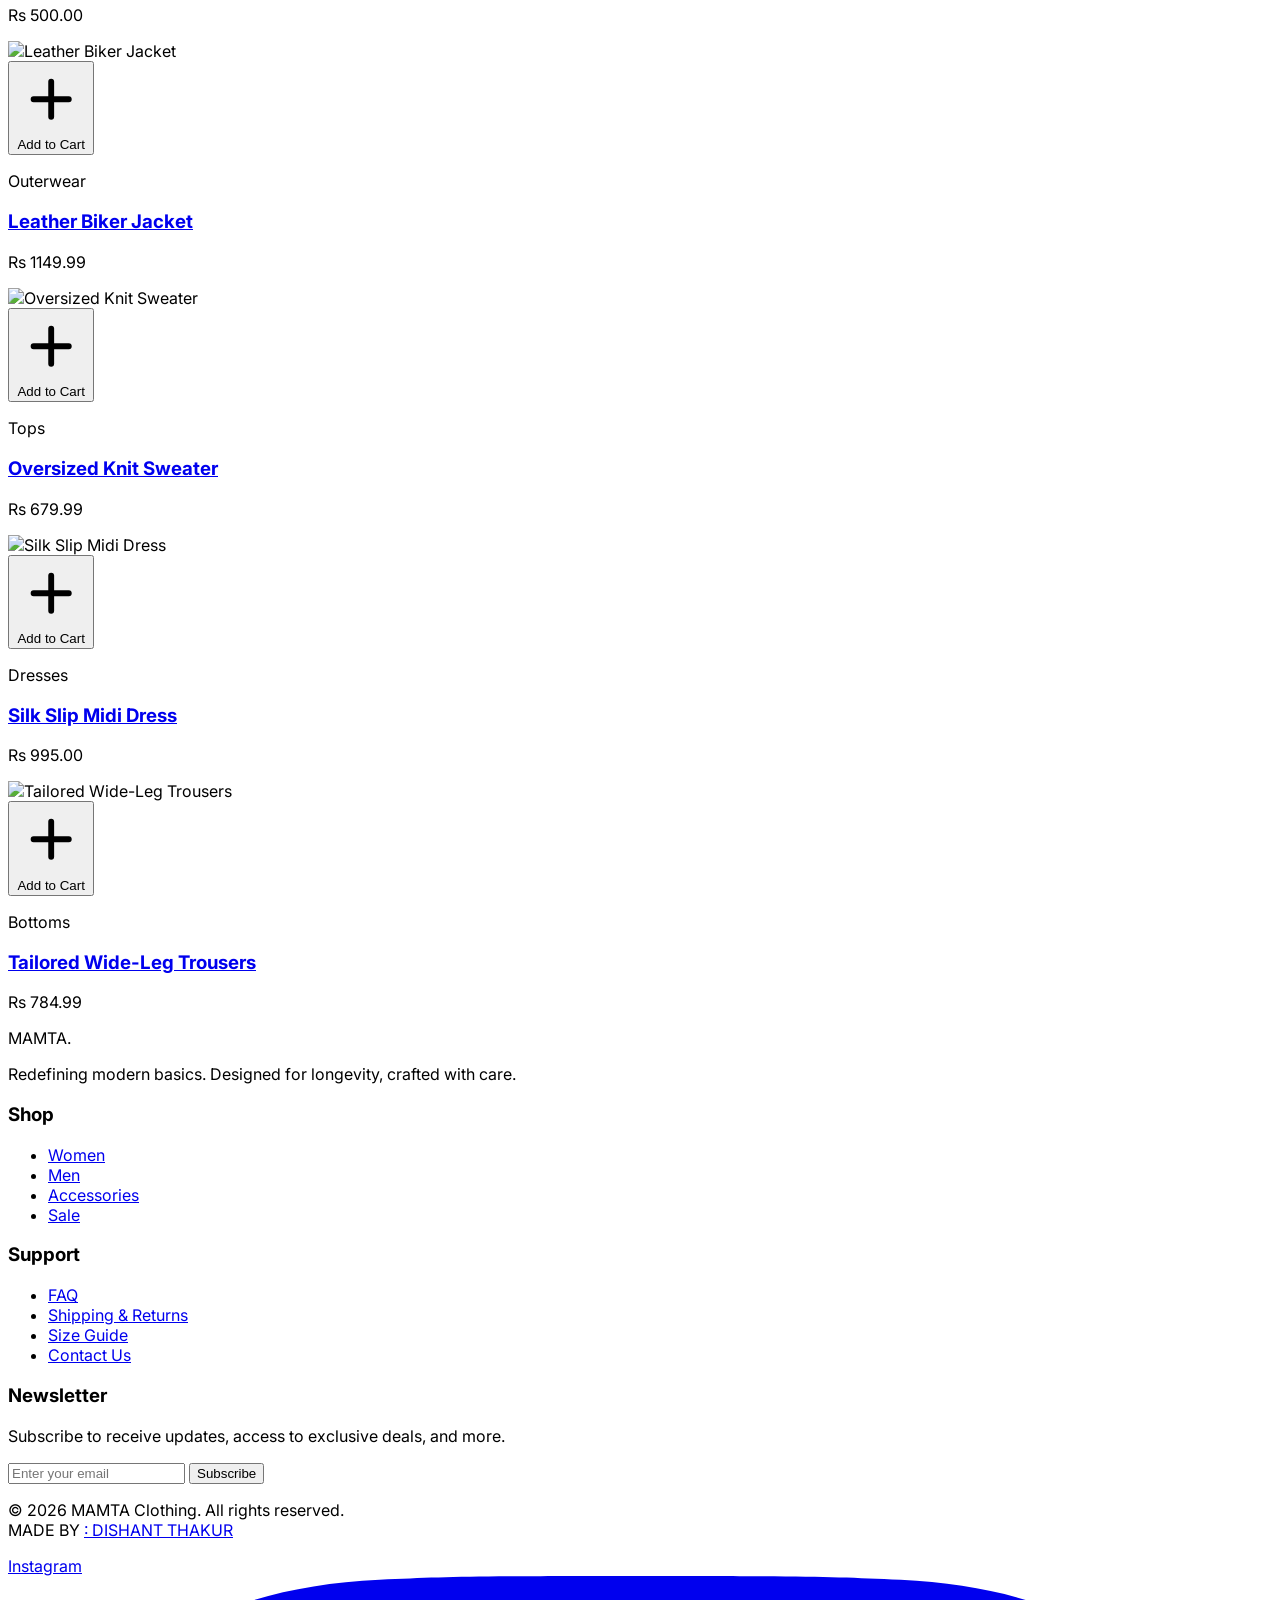
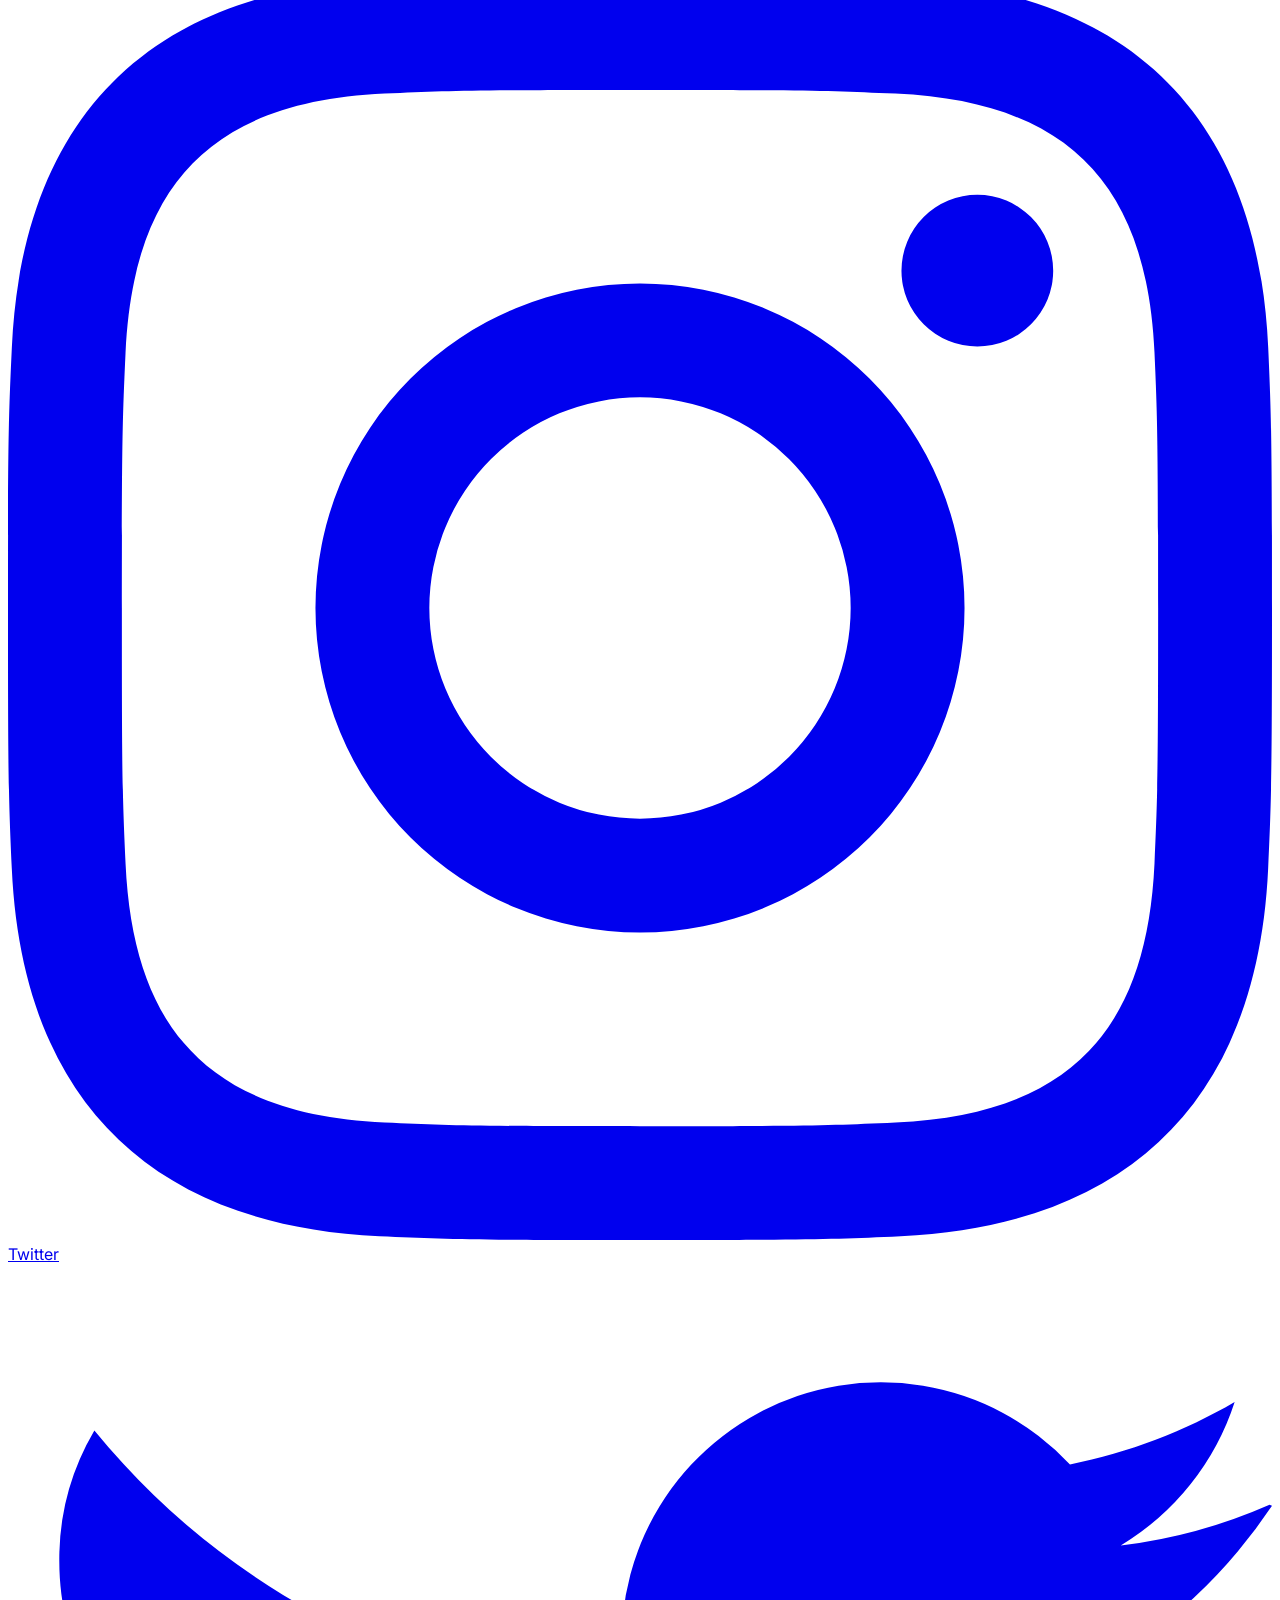
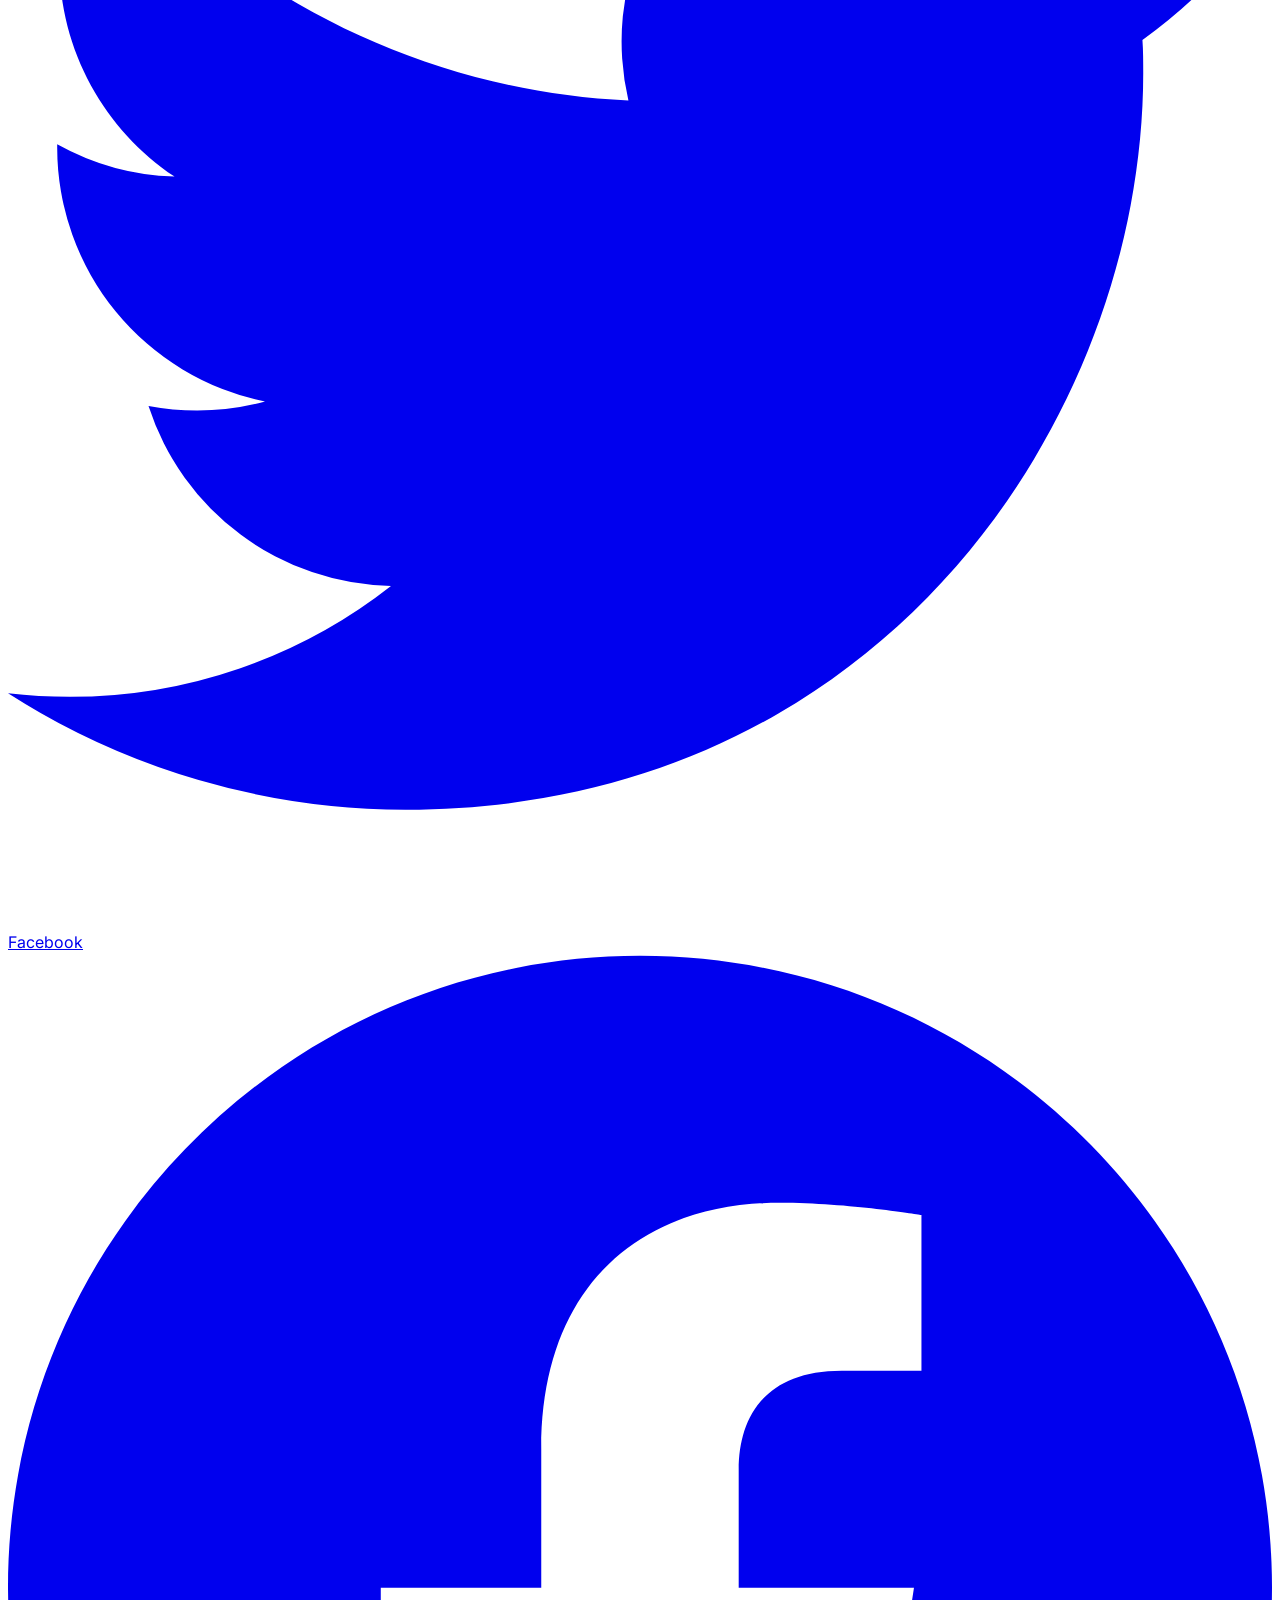
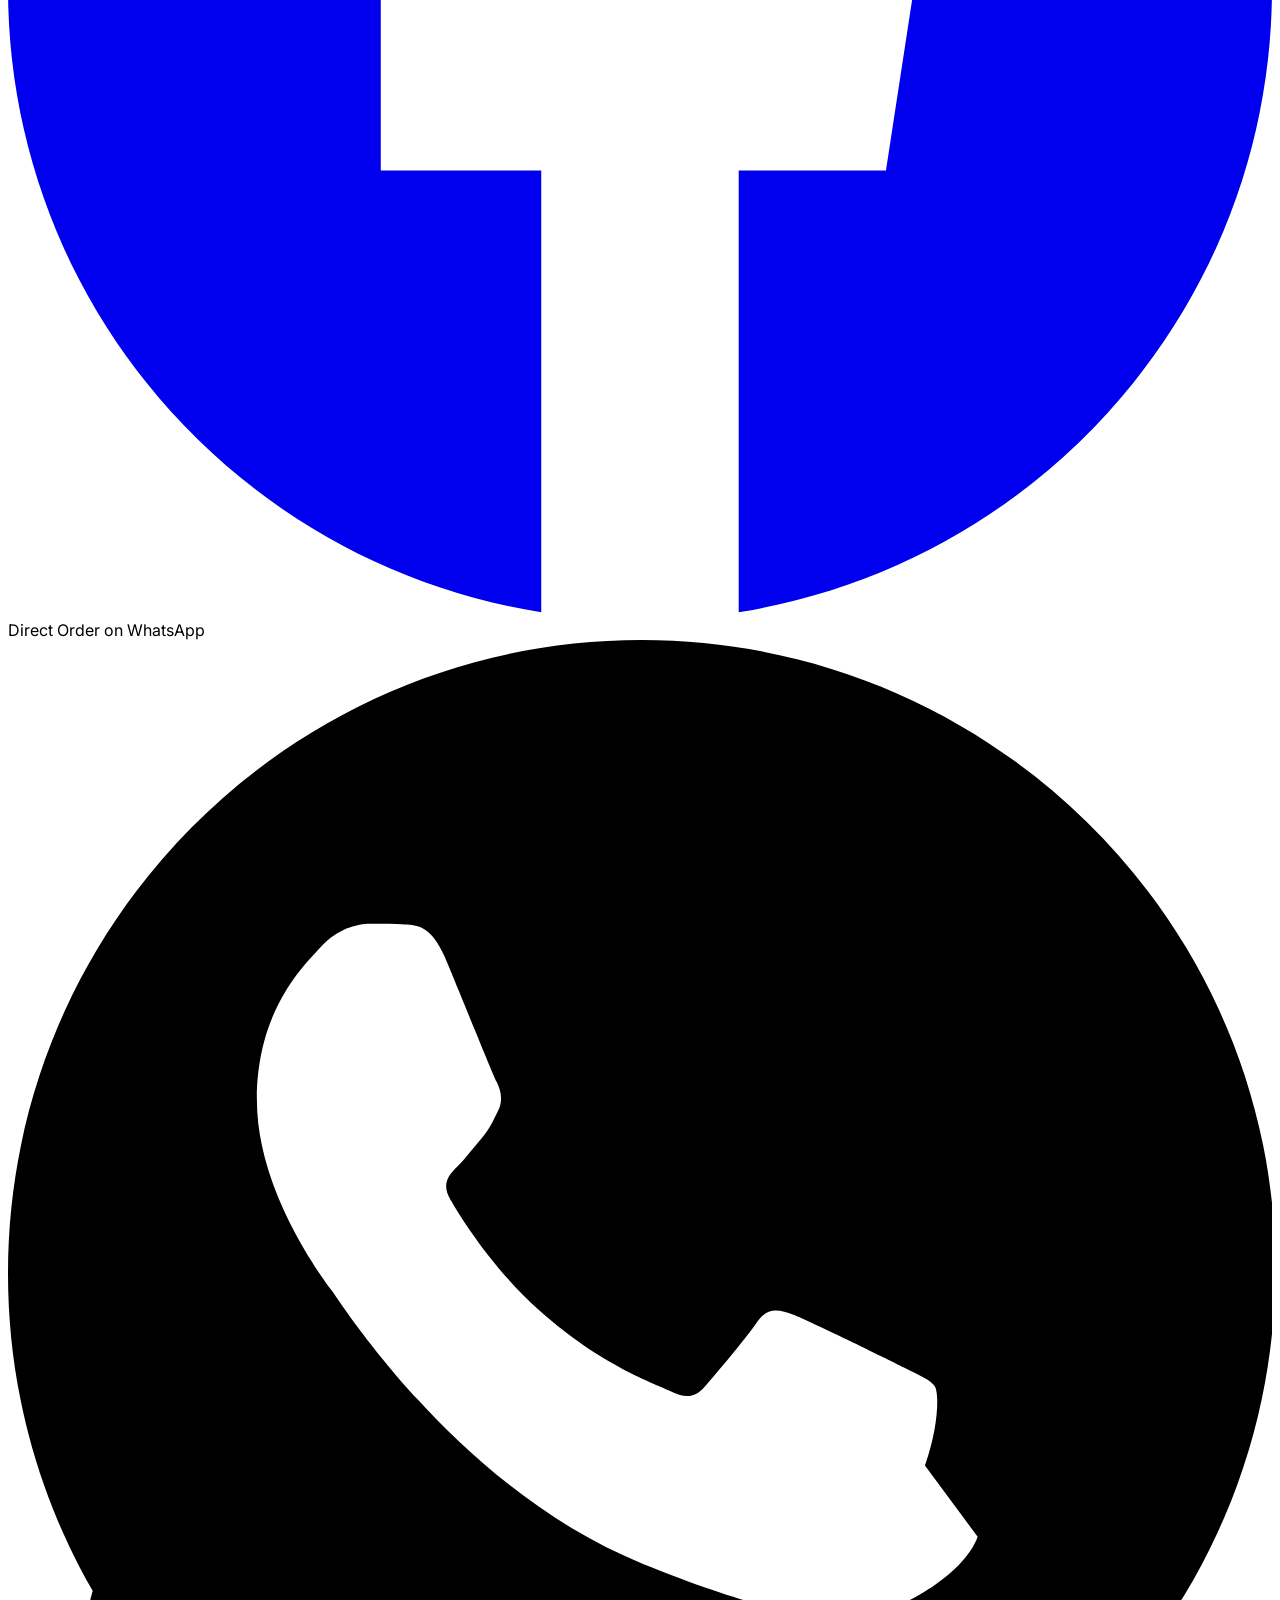
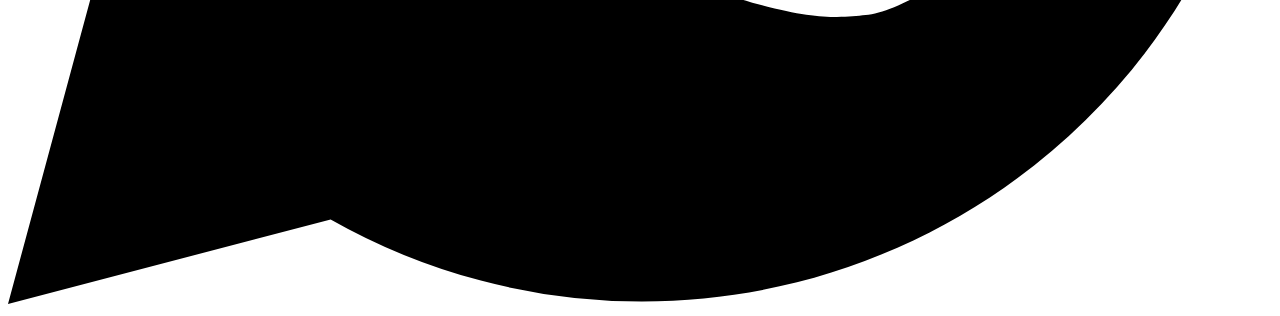
==== commit ba250889: "update" ====
--- a/Mamta.html
+++ b/Mamta.html
@@ -77,7 +77,7 @@
                         SHOP THE COLLECTION
                     </a>
                     <!-- Direct WhatsApp Order CTA in Hero -->
-                    <a href="https://wa.me/919730788471?text=Hi%20MAMTA!%20I%20want%20to%20place%20an%20order%20from%20your%20website." 
+                    <a href="https://wa.me/919730788471?text=Hi%20Dishant%20!%20I%20want%20to%20place%20an%20order%20from%20your%20website." 
                        target="_blank" 
                        rel="noopener noreferrer" 
                        class="inline-flex items-center gap-2 bg-emerald-600 text-white px-6 py-4 font-medium text-sm tracking-wide hover:bg-emerald-700 transition-colors rounded-none">
